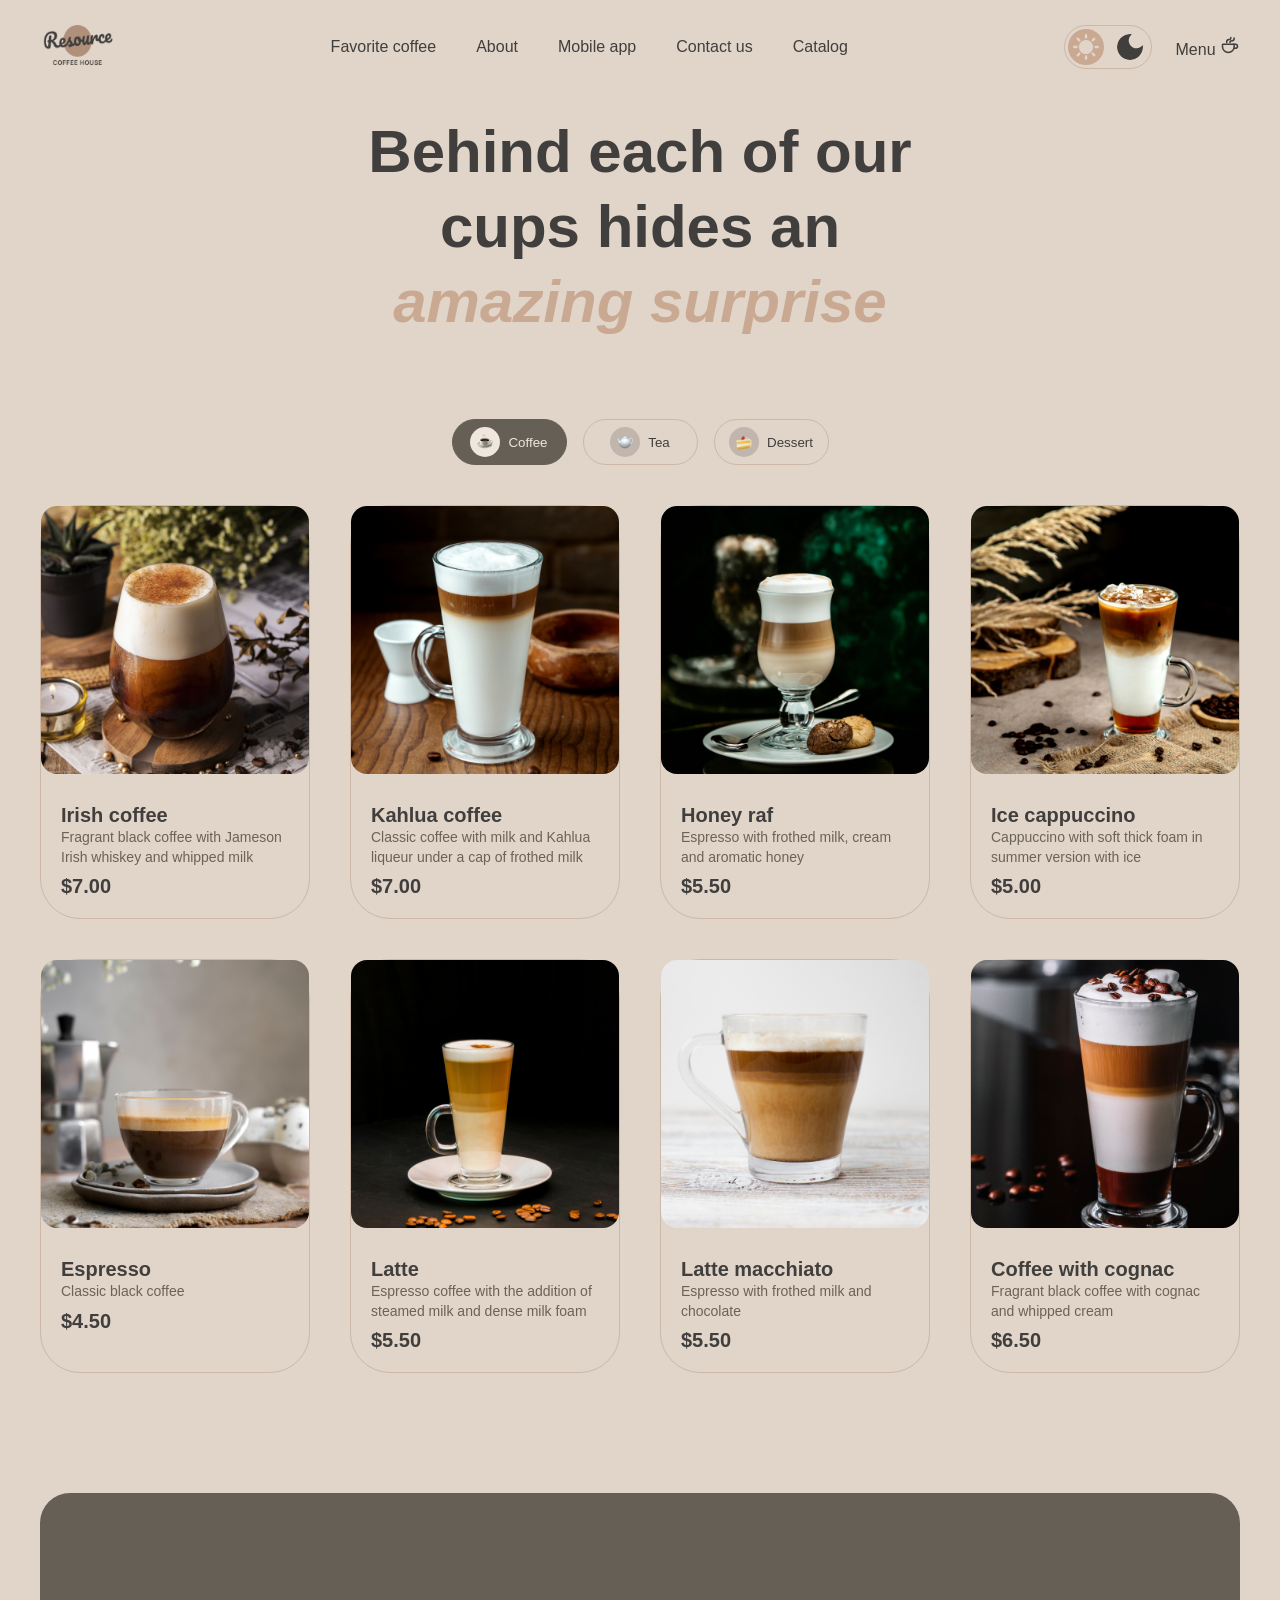
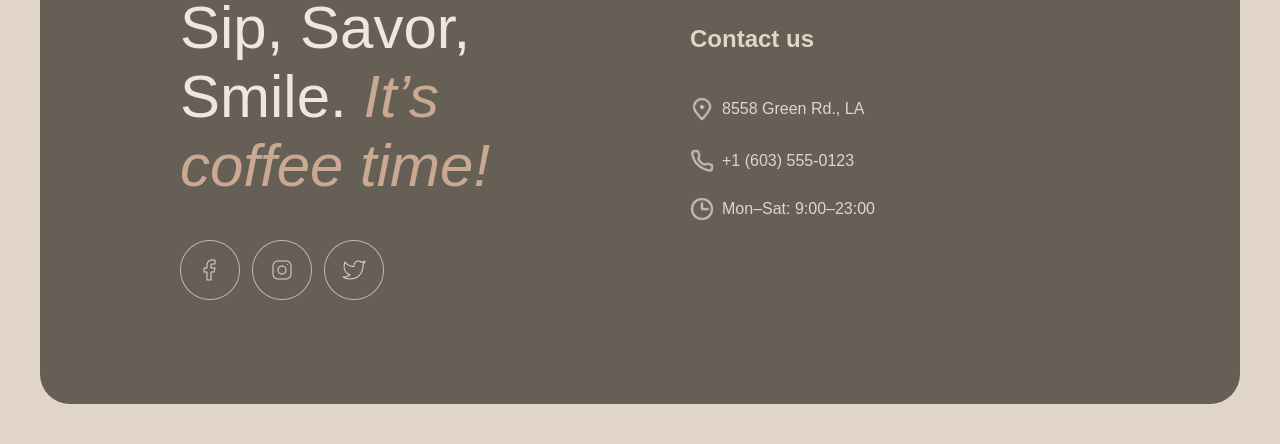
==== catalog.html @ 831b72ed "fix: iproved some mistake for validator W3C" ====
<!doctype html>
<html lang="ru">
  <head>
    <meta charset="UTF-8">
    <meta name="viewport" content="width=device-width, initial-scale=1.0">
    <title>Coffee House</title>
    <link rel="stylesheet" href="css/catalog.css">
  </head>
  <body>
    <header>
        <a href="index.html" class="logo" aria-label="Coffee House - на главную">
          <img src="images/logo-images/logo.png" alt="Coffee House logo">
        </a>
        <nav class="nav">
            <ul>
                <li><a href="index.html#favorite-coffee">Favorite coffee</a></li>
                <li><a href="index.html#about">About</a></li>
                <li><a href="index.html#mobile-app">Mobile app</a></li>
                <li><a href="index.html#contact-us">Contact us</a></li>
                <li><a href="catalog.html">Catalog</a></li>
            </ul>
        </nav>
      <div class="header-actions">
        <button
          class="theme-switch"
          type="button"
          aria-label="Переключить тему"
        >
          <img
            class="icon sun"
            src="images/logo-images/Sun.svg"
            alt="sun"
            aria-hidden="true"
          >
          <img
            class="icon moon"
            src="images/logo-images/Moon.svg"
            alt="moon"
            aria-hidden="true"
          >
        </button>
        <button
          class="burger-menu-button"
          type="button"
          aria-label="Открыть меню"
        >
          <img src="images/Resources/button-icon-burger.png" alt="burger">
      </button>

        <div class="coffee-menu">
            <a href="catalog.html">Menu</a>
          <img
            src="images/logo-images/coffee-cup.svg"
            alt="coffee cup"
          >
        </div>
      </div>
    </header>

    <main>
        <section class="menu-wrapper">
            <div class="menu-container">
                <div class="menu-offer">
                    <h1 class="large-title">
                        Behind each of our cups hides an <span class="accent">amazing surprise</span>
                    </h1>
                    <div class="tabs">
                        
                        <button class="tab active" id="tab-coffee" type="button">
                            <span class="tab-icon">
                                <img src="images/Resources/coffee.png" alt="coffee">
                            </span>
                            <span>Coffee</span>
                        </button>
                        
                        <button class="tab" id="tab-tea" type="button">
                            <span class="tab-icon">
                                <img src="images/Resources/tea.png" alt="tea">
                            </span>
                            <span>Tea</span>
                        </button>
                        
                        <button class="tab" id="tab-dessert" type="button">
                            <span class="tab-icon">
                                <img src="images/Resources/dessert.png" alt="">
                            </span>
                            <span>Dessert</span>
                        </button>
                    </div>
                </div>
                
                <div class="menu-grid">

                </div>
            </div>
        </section>

    </main>

    <footer id="contact-us" class="contacts">
      <div class="footer-wrapper">
        <div class="footer-offer">
          <div class="footer-text">
            <span class="accent1"
              >Sip, Savor, Smile.
              <span class="accent">It’s coffee time!</span></span
            >
          </div>
          <div class="social">
            <a href="https://www.facebook.com/" target="_blank" rel="noopener" aria-label="Facebook">
              <img src="images/Resources/facebook.png" alt="Facebook">
            </a>
            <a href="https://www.instagram.com/" target="_blank" rel="noopener" aria-label="Instagram">
              <img
                src="images/Resources/instagram.png"
                alt="Instagram"
              >
            </a>
            <a href="https://x.com/" target="_blank" rel="noopener" aria-label="Twitter">
              <img
                src="images/Resources/twitter.png"
                alt="Twitter"
              >
            </a>
          </div>
        </div>
        <div class="contact-info">
          <h2>Contact us</h2>
          <div class="footer-contacts">
            <div class="contact-item">
              <img
                src="images/Resources/pin-alt.png"
                alt=""
                aria-hidden="true"
              >
              <a
                href="https://maps.google.com/?q=8558+Green+Rd,+LA"
                target="_blank"
                rel="noopener"
              >
                8558 Green Rd., LA
              </a>
            </div>

            <div class="contact-item">
              <img src="images/Resources/phone.png" alt="" aria-hidden="true">
              <a href="tel:+16035550123">+1 (603) 555-0123</a>
            </div>

            <div class="contact-item">
              <img src="images/Resources/clock.png" alt="" aria-hidden="true">
              <span class="schedule-time">Mon–Sat: 9:00–23:00</span>
            </div>
          </div>
        </div>
      </div>
    </footer>

    <script src="js/common.js"></script>
    <script src="js/catalog.js"></script>

  </body>
</html>
---- css/catalog.css ----
* {
  box-sizing: border-box;
  margin: 0;
  padding: 0;
}

html {
  scroll-behavior: smooth;
}

:root {
  --bg: #e1d4c9;
  --text: #403f3d;
  --muted: #6b6259;
  --accent: #c9a992;
  --hero-text: #efe6dd;
  --border: #cbb8a9;
  --indicator: #c4b5a6;
  --indicator-active: #695e53;
  --footer-bg: #665f55;
  --footer-text: #e1d4c9;
  --btn-bg: #e1d4c9;
  --tab-border: #cbb8a9;
  --tab-bg-active: #665F55;
  --tab-bg: #e1d4c9;
  --tab-text-active: #efe6dd;
  --tab-text: #403F3D;
  --tab-icon-bg: #c1b6ad;
  --tab-icon-bg-active: #efe6dd;
}

html.theme-dark {
  --bg: #1e1b18;
  --text: #efe6dd;
  --muted: #b8ac9e;
  --accent: #c9a992;
  --hero-text: #efe6dd;
  --border: #4a423a;
  --indicator: #5a5048;
  --indicator-active: #efe6dd;
  --footer-bg: #2a2622;
  --footer-text: #fce9d4;
  --btn-bg: #2a2622;
  --tab-border: #4a423a;
  --tab-bg-active: #403F3D;
  --tab-text: #E1D4C9;
  --tab-bg: #202020;
  --tab-text-active: #E1D4C9;
  --tab-icon-bg: #3a332c;
  --tab-icon-bg-active: #1e1b18

}

body {
  font-family: "Arial", sans-serif;
  background-color: var(--bg);
  transition: background-color 0.3s;
  overflow-x: hidden;
}

header {
  display: flex;
  justify-content: space-between;
  align-items: center;
  padding: 20px 40px;
  gap: 20px;
  position: sticky;
  top: 0;
  z-index: 1000;
  background-color: var(--bg);
}

.logo img {
  height: 50px;
  width: 75px;
}

.nav {
  align-items: center;
  font-family: "Inter", sans-serif;
  font-weight: 400;
  font-style: normal;
  font-size: clamp(12px, 1.2vw + 8px, 16px);
  line-height: 1.5;
  letter-spacing: 0;
  max-width: 100%;
  color: var(--text);
  cursor: pointer;
}

.nav ul {
  display: flex;
  list-style: none;
  gap: 40px;
}

.nav ul a {
  color: var(--text);
  text-decoration: none;
  transition: color 0.3s;
}

.header-actions {
  display: flex;
  justify-content: right;
  gap: 24px;
}

.theme-switch {
  position: relative;
  display: flex;
  justify-content: space-between;
  align-items: center;
  width: 88px;
  height: 44px;
  padding: 3px;
  border: 1px solid var(--border);
  border-radius: 999px;
  background: transparent;
  cursor: pointer;
  box-sizing: border-box;
}

.burger-menu-button {
  display: none;
}

.theme-switch .icon {
  width: 36px;
  height: 36px;
  padding: 5px;
  border-radius: 50%;
  box-sizing: border-box;
  transition:
    background 0.25s,
    transform 0.25s;
}

.coffee-menu a {
  border: none;
  background: transparent;
  width: 44px;
  height: 22px;
  color: var(--text);
  cursor: pointer;
  text-decoration: none;
}

.theme-switch .icon.active {
  background-color: var(--accent);
}

.coffee-menu {
  align-self: center;
  gap: 2px;
}


/* main */

.menu-wrapper {
    display: flex;
    padding: 20px 40px;
    justify-content: center;
    align-items: center;

}

.menu-offer {
    display: flex;
    flex-direction: column;
    align-items: center;
    gap: 40px;
}

.large-title {
    font-size: 60px;
    font-weight: 600;
    line-height: 125%;
    color: var(--text);
    text-align: center;
    padding: 0 280px 40px 280px
}

.tabs {
    display: flex;
    gap: 16px;
}

.tab {
    display:flex;
    justify-content: center;
    align-items: center;
    gap:8px;
    width: 115px;
    height: 46px;
    border-radius: 100px;
    border: 1px solid var(--tab-border);
    transition: background 0.3s, border-color 0.3s, color 0.3s;
    cursor: pointer;
    background: var(--tab-bg);
    color: var(--tab-text);
}    

.tab-icon {
  display: flex;
  justify-content: center;
  align-items: center;
  width: 30px;
  height: 30px;
  border-radius: 50%;
  background: var(--tab-icon-bg);
  transition: background 0.3s;
}

.tab-icon img {
  width: 16px;
  height: 16px;
  display: block;
  object-fit: contain;
}

.tab.active {
    background-color: var(--tab-bg-active);
    border-color: var(--tab-bg-active);
    color: var(--tab-text-active);
}

.tab.active .tab-icon {
  background: var(--tab-icon-bg-active);
}

.menu-grid {
  display: grid;
  grid-template-columns: repeat(4, 1fr);
  gap: 40px;
  padding: 40px 0 100px ;
  width: 100%;
}

.product-card {
  display: flex;
  flex-direction: column;
  border: 1px solid var(--border);
  border-radius: 40px;
  cursor: pointer;
  transition: transform 0.3s, border-color 0.3s;
}

.product-info {
  display: flex; 
  flex-direction: column;
  padding: 20px;
}

.product-card:hover {
  transform: translateY(-4px);
  border-color: var(--accent);
}

.product-image {
  width: 100%;
  aspect-ratio: 1 / 1;
  border-radius: 16px;
  object-fit: cover;
  display: block;
}

.product-body {
  display: flex;
  flex-direction: column;
  gap: 8px;
  border-radius: 16px;

  border: 5px ;  
}

.product-name {
  font-size: 20px;
  font-weight: 600;
  color: var(--text);
  line-height: 1.3;
}

.product-desc {
  font-size: 14px;
  color: var(--muted);
  line-height: 1.4;
}

.product-price {
  font-size: 20px;
  font-weight: 600;
  color: var(--text);
  margin-top: 8px;
}

.menu-container {
  width: 100%;
  max-width: 1400px;
}

@media (max-width: 1024px) {
  .menu-grid {
    grid-template-columns: repeat(3, 1fr);
    gap: 30px;
  }
}

@media (max-width: 768px) {
  .menu-grid {
    grid-template-columns: repeat(2, 1fr);
    gap: 20px;
  }

  .large-title {
    padding: 0 20px 60px;
    font-size: 40px;
  }
}

@media (max-width: 480px) {
  .menu-grid {
    grid-template-columns: 1fr;
  }

  .large-title {
    font-size: 32px;
    padding: 0 16px 40px;
  }
}




/* footer */

.contacts {
  padding: 0 40px 40px 40px;
}

.footer-wrapper {
  display: flex;
  background-color: var(--footer-bg);
  max-width: 100%;
  padding: 0 40px 0 40px;
  gap: 100px;
  border-radius: 30px;
}

.footer-offer {
  display: flex;
  flex-direction: column;
  gap: 40px;
  padding: 100px 0 100px 100px;
  width: 100%;
}

.accent1 {
  color: #efe6dd;
  font-size: 60px;
}

.accent {
  color: var(--accent);
  font-style: italic;
}

.social {
  display: flex;
  gap: 12px;
}

.contact-info {
  display: flex;
  flex-direction: column;
  padding: 132px 100px 132px 0;
  width: 100%;
  color: var(--footer-text);
  gap: 40px;
}

.footer-contacts {
  display: flex;
  flex-direction: column;
  gap: 20px;
}

.contact-item {
  display: flex;
  align-items: center;
  gap: 8px;
  color: var(--footer-text);
  font-size: clamp(14px, 1.5vw, 16px);
  line-height: 1.5;
}

.contact-item img {
  width: 24px;
  height: 24px;
  flex-shrink: 0;
}

.contact-item a {
  position: relative;
  display: inline-block;
  color: inherit;
  text-decoration: none;
  padding: 4px 0;
  transition: color .3s;
}

/* media request */

@media (max-width: 768px) {
  header {
    justify-content: space-between;
    padding: 16px 20px;
    gap: 16px;
  }

  .nav {
    display: none;
  }

  .coffee-menu {
    display: none;
  }

  .burger-menu-button {
    display: block;
    border: none;
    background-color: transparent;
    color: var(--text);
    cursor: pointer;
  }

  .footer-wrapper {
    display: flex;
    flex-direction: column;
    background-color: var(--footer-bg);
    max-width: 100%;
    padding: 0 40px 0 40px;
    gap: 100px;
    border-radius: 30px;
  }

  .footer-offer {
    padding: 100px 60px 0px 60px;
  }

  .contact-info {
    padding: 0 60px 100px 60px;
  }
}

@media (max-width: 380px) {
  .coffee-menu {
    display: none;
  }

  .contacts {
    padding: 0 16px 40px 16px;
  }

  .accent1 {
    color: #efe6dd;
    font-size: 32px;
    line-height: 125%;
  }

  .footer-offer {
    padding: 60px 0 0 0;
  }

  .contact-info {
    padding: 0 0 60px 0;
    gap: 40px;
  }

  .contact-info a {
    font-size: 16px;
    font-weight: 600;
  }

  .contact-info .schedule-time {
    font-size: 16px;
    font-weight: 600;
  }
}
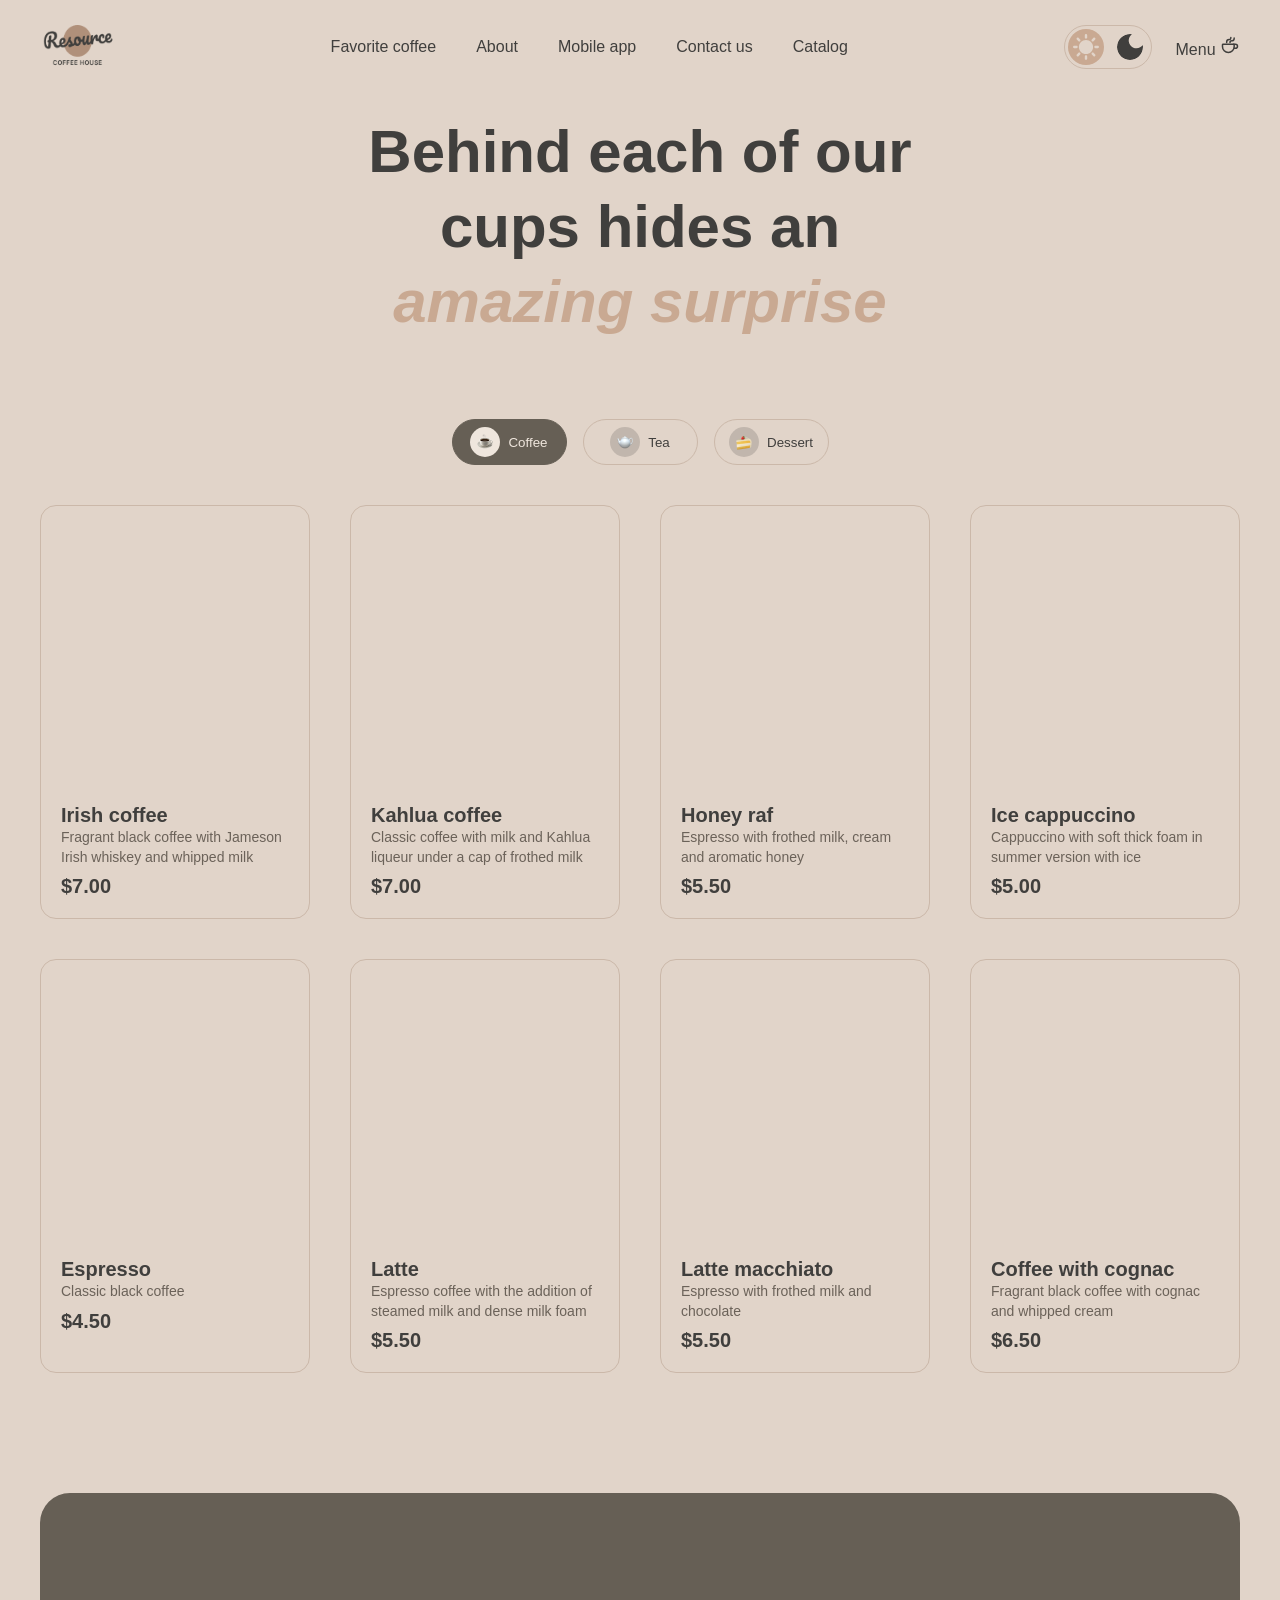
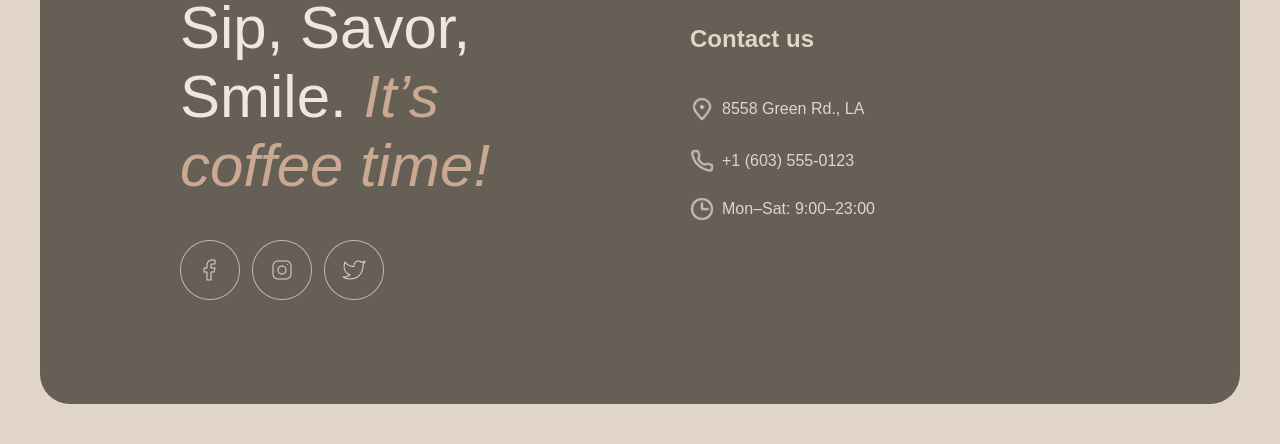
==== commit b8c717f4: "feat: add modal for catalog and pagination and additional dynamic updating of related information in" ====
--- a/catalog.html
+++ b/catalog.html
@@ -5,6 +5,7 @@
     <meta name="viewport" content="width=device-width, initial-scale=1.0">
     <title>Coffee House</title>
     <link rel="stylesheet" href="css/catalog.css">
+    <link rel="icon" type="image/png" href="images/logo-images/1114350.png">
   </head>
   <body>
     <header>
@@ -43,6 +44,7 @@
           class="burger-menu-button"
           type="button"
           aria-label="Открыть меню"
+          id="burger-toggle"
         >
           <img src="images/Resources/button-icon-burger.png" alt="burger">
       </button>
@@ -56,7 +58,22 @@
         </div>
       </div>
     </header>
-
+        <div class="mobile-menu" id="mobile-menu" aria-hidden="true">
+      <nav class="mobile-nav">                <!-- ← вот он, отдельный класс -->
+          <ul>
+            <li><a href="#favorite-coffee">Favorite coffee</a></li>
+            <li><a href="#about">About</a></li>
+            <li><a href="#mobile-app">Mobile app</a></li>
+            <li><a href="#contact-us">Contact us</a></li>
+            <li>
+              <a href="catalog.html" class="mobile-menu-link">
+                Menu
+                <img src="images/logo-images/coffee-cup.svg" alt="">
+              </a>
+            </li>
+          </ul>
+      </nav>
+    </div>
     <main>
         <section class="menu-wrapper">
             <div class="menu-container">
@@ -92,6 +109,11 @@
                 <div class="menu-grid">
 
                 </div>
+                <div class="refresh-svg">
+                    <button class="refresh-btn">
+                        <img src="images/Resources/refresh.svg" alt="refresh btn">
+                    </button>
+                </div>
             </div>
         </section>
 
@@ -156,6 +178,46 @@
       </div>
     </footer>
 
+    <div class="modal" id="modal" aria-hidden="true">
+  <div class="modal-overlay" data-close></div>
+  <div class="modal-content" role="dialog" aria-modal="true">
+    <div class="modal-body">
+          <img class="modal-image" id="modal-image" src="" alt="">
+
+          <div class="modal-info">
+            <h2 class="modal-name" id="modal-name"></h2>
+            <p class="modal-desc" id="modal-desc"></p>
+
+            <div class="modal-group">
+              <h3 class="modal-label">Size</h3>
+              <div class="modal-options" id="modal-sizes"></div>
+            </div>
+
+            <div class="modal-group">
+              <h3 class="modal-label">Additives</h3>
+              <div class="modal-options" id="modal-additives"></div>
+            </div>
+
+            <div class="modal-total">
+              <span>Total:</span>
+              <span id="modal-price">$0.00</span>
+            </div>
+
+            <div class="modal-note">
+              <span class="modal-note-icon">i</span>
+              <p>
+                The cost is not final. Download our mobile app to see the final price
+                and place your order. Earn loyalty points and enjoy your favorite
+                coffee with up to 20% discount.
+              </p>
+            </div>
+
+            <button class="modal-close-btn" data-close>Close</button>
+          </div>
+        </div>
+      </div>
+    </div>
+
     <script src="js/common.js"></script>
     <script src="js/catalog.js"></script>
 
--- a/css/catalog.css
+++ b/css/catalog.css
@@ -48,7 +48,6 @@
   --tab-text-active: #E1D4C9;
   --tab-icon-bg: #3a332c;
   --tab-icon-bg-active: #1e1b18
-
 }
 
 body {
@@ -56,6 +55,10 @@
   background-color: var(--bg);
   transition: background-color 0.3s;
   overflow-x: hidden;
+}
+
+body.menu-open {
+  overflow: hidden;
 }
 
 header {
@@ -121,8 +124,25 @@
   box-sizing: border-box;
 }
 
-.burger-menu-button {
-  display: none;
+.theme-switch .icon.active {
+  background-color: var(--accent);
+}
+
+.coffee-menu {
+  align-self: center;
+  gap: 2px;
+}
+
+.coffee-menu a {
+  border: none;
+  background: transparent;
+  width: 44px;
+  height: 22px;
+  border: none;
+  background-color: transparent;
+  color: var(--text);
+  cursor: pointer;
+  text-decoration: none;
 }
 
 .theme-switch .icon {
@@ -136,71 +156,138 @@
     transform 0.25s;
 }
 
-.coffee-menu a {
+.burger-menu-button {
+  display: none;
+  position: relative;
+  width: 44px;
+  height: 44px;
+  padding: 0;
   border: none;
   background: transparent;
-  width: 44px;
+  color: var(--text);
+  cursor: pointer;
+  align-items: center;
+  justify-content: center;
+}
+
+.burger-menu-button .burger-icon {
+  position: absolute;
+  top: 50%;
+  left: 50%;
+  width: 100%;
+  height: 100%;
+  transform: translate(-50%, -50%);
+  transition: opacity 0.25s, transform 0.25s;
+}
+
+.burger-close {
+  opacity: 0;
+  transform: translate(-50%, -50%) rotate(-90deg);
+}
+
+.burger-menu-button.is-open .burger-open {
+  opacity: 0;
+  transform: translate(-50%, -50%) rotate(90deg);
+}
+
+.burger-menu-button.is-open .burger-close {
+  opacity: 1;
+  transform: translate(-50%, -50%) rotate(0);
+}
+
+.mobile-menu {
+  position: fixed;
+  top: 84px;
+  left: 0;
+  right: 0;
+  bottom: 0;
+  background: var(--bg);
+  padding: 40px 20px;
+  transform: translateY(-100%);
+  opacity: 0;
+  visibility: hidden;
+  transition: transform 0.4s ease, opacity 0.3s ease, visibility 0.4s;
+  z-index: 1000;
+  overflow-y: auto;
+}
+
+.mobile-menu.open {
+  transform: translateY(0);
+  opacity: 1;
+  visibility: visible;
+}
+
+.mobile-nav ul {
+  list-style: none;
+  display: flex;
+  flex-direction: column;
+  align-items: center;
+  gap: 32px;
+}
+
+.mobile-nav a {
+  display: inline-flex;
+  align-items: center;
+  gap: 8px;
+  color: var(--text);
+  text-decoration: none;
+  font-size: 28px;
+  font-weight: 600;
+  line-height: 1.2;
+  transition: color 0.3s;
+}
+
+.mobile-nav a:hover {
+  color: var(--accent);
+}
+
+.mobile-nav a img {
+  width: 22px;
   height: 22px;
-  color: var(--text);
+}
+
+.menu-wrapper {
+  display: flex;
+  padding: 20px 40px;
+  justify-content: center;
+  align-items: center;
+}
+
+.menu-offer {
+  display: flex;
+  flex-direction: column;
+  align-items: center;
+  gap: 40px;
+}
+
+.large-title {
+  font-size: 60px;
+  font-weight: 600;
+  line-height: 125%;
+  color: var(--text);
+  text-align: center;
+  padding: 0 280px 40px 280px;
+}
+
+.tabs {
+  display: flex;
+  gap: 16px;
+}
+
+.tab {
+  display: flex;
+  justify-content: center;
+  align-items: center;
+  gap: 8px;
+  width: 115px;
+  height: 46px;
+  border-radius: 100px;
+  border: 1px solid var(--tab-border);
+  transition: background 0.3s, border-color 0.3s, color 0.3s;
   cursor: pointer;
-  text-decoration: none;
-}
-
-.theme-switch .icon.active {
-  background-color: var(--accent);
-}
-
-.coffee-menu {
-  align-self: center;
-  gap: 2px;
-}
-
-
-/* main */
-
-.menu-wrapper {
-    display: flex;
-    padding: 20px 40px;
-    justify-content: center;
-    align-items: center;
-
-}
-
-.menu-offer {
-    display: flex;
-    flex-direction: column;
-    align-items: center;
-    gap: 40px;
-}
-
-.large-title {
-    font-size: 60px;
-    font-weight: 600;
-    line-height: 125%;
-    color: var(--text);
-    text-align: center;
-    padding: 0 280px 40px 280px
-}
-
-.tabs {
-    display: flex;
-    gap: 16px;
-}
-
-.tab {
-    display:flex;
-    justify-content: center;
-    align-items: center;
-    gap:8px;
-    width: 115px;
-    height: 46px;
-    border-radius: 100px;
-    border: 1px solid var(--tab-border);
-    transition: background 0.3s, border-color 0.3s, color 0.3s;
-    cursor: pointer;
-    background: var(--tab-bg);
-    color: var(--tab-text);
-}    
+  background: var(--tab-bg);
+  color: var(--tab-text);
+}
 
 .tab-icon {
   display: flex;
@@ -221,9 +308,9 @@
 }
 
 .tab.active {
-    background-color: var(--tab-bg-active);
-    border-color: var(--tab-bg-active);
-    color: var(--tab-text-active);
+  background-color: var(--tab-bg-active);
+  border-color: var(--tab-bg-active);
+  color: var(--tab-text-active);
 }
 
 .tab.active .tab-icon {
@@ -234,21 +321,26 @@
   display: grid;
   grid-template-columns: repeat(4, 1fr);
   gap: 40px;
-  padding: 40px 0 100px ;
+  padding: 40px 0 100px;
   width: 100%;
+  transition: opacity 0.5s ease;
+}
+
+.menu-grid.fade-out {
+  opacity: 0;
 }
 
 .product-card {
   display: flex;
   flex-direction: column;
   border: 1px solid var(--border);
-  border-radius: 40px;
+  border-radius: 16px;
   cursor: pointer;
   transition: transform 0.3s, border-color 0.3s;
 }
 
 .product-info {
-  display: flex; 
+  display: flex;
   flex-direction: column;
   padding: 20px;
 }
@@ -271,8 +363,7 @@
   flex-direction: column;
   gap: 8px;
   border-radius: 16px;
-
-  border: 5px ;  
+  border: 5px;
 }
 
 .product-name {
@@ -300,40 +391,51 @@
   max-width: 1400px;
 }
 
-@media (max-width: 1024px) {
-  .menu-grid {
-    grid-template-columns: repeat(3, 1fr);
-    gap: 30px;
-  }
-}
-
-@media (max-width: 768px) {
-  .menu-grid {
-    grid-template-columns: repeat(2, 1fr);
-    gap: 20px;
-  }
-
-  .large-title {
-    padding: 0 20px 60px;
-    font-size: 40px;
-  }
-}
-
-@media (max-width: 480px) {
-  .menu-grid {
-    grid-template-columns: 1fr;
-  }
-
-  .large-title {
-    font-size: 32px;
-    padding: 0 16px 40px;
-  }
-}
-
-
-
-
-/* footer */
+.refresh-svg {
+  display: flex;
+  justify-content: center;
+  align-items: center;
+  width: 60px;
+  height: 60px;
+  border: 1px solid var(--border);
+  border-radius: 50%;
+  background: transparent;
+  margin: 0 auto 40px;
+  transition: background 0.3s, border-color 0.3s;
+}
+
+.refresh-svg:hover {
+  background: rgba(64, 63, 61, 0.08);
+  border-color: var(--accent);
+}
+
+.refresh-btn {
+  display: flex;
+  align-items: center;
+  justify-content: center;
+  width: 100%;
+  height: 100%;
+  border: none;
+  background: transparent;
+  padding: 0;
+  cursor: pointer;
+  border-radius: 50%;
+}
+
+.refresh-btn img {
+  width: 24px;
+  height: 24px;
+  display: block;
+}
+
+.refresh-btn:active {
+  transform: scale(0.95);
+}
+
+.refresh-btn:focus-visible {
+  outline: 2px solid var(--accent);
+  outline-offset: 2px;
+}
 
 .contacts {
   padding: 0 40px 40px 40px;
@@ -393,6 +495,23 @@
   color: var(--footer-text);
   font-size: clamp(14px, 1.5vw, 16px);
   line-height: 1.5;
+}
+
+.contact-item a::after {
+  content: "";
+  position: absolute;
+  left: 0;
+  bottom: 0;
+  width: 100%;
+  height: 1.5px;
+  background: currentColor;
+  transform: scaleX(0);
+  transform-origin: left;
+  transition: transform 0.3s ease;
+}
+
+.contact-item a:hover::after {
+  transform: scaleX(1);
 }
 
 .contact-item img {
@@ -410,7 +529,195 @@
   transition: color .3s;
 }
 
-/* media request */
+.modal {
+  position: fixed;
+  inset: 0;
+  z-index: 2000;
+  display: none;
+  justify-content: center;
+  align-items: center;
+  padding: 20px;
+}
+
+.modal.open {
+  display: flex;
+}
+
+.modal-overlay {
+  position: absolute;
+  inset: 0;
+  background: rgba(0, 0, 0, 0.5);
+  cursor: pointer;
+}
+
+.modal-content {
+  position: relative;
+  background: var(--bg);
+  border-radius: 40px;
+  max-width: 800px;
+  width: 100%;
+  max-height: 90vh;
+  overflow-y: auto;
+  padding: 20px;
+  z-index: 1;
+}
+
+.modal-body {
+  display: flex;
+  gap: 20px;
+  align-items: stretch;
+}
+
+.modal-image {
+  width: 340px;
+  height: 340px;
+  aspect-ratio: 1 / 1;
+  object-fit: contain;
+  border-radius: 40px;
+  flex-shrink: 0;
+  background: var(--border);
+}
+
+.modal-info {
+  display: flex;
+  flex-direction: column;
+  gap: 20px;
+  flex: 1;
+  padding-right: 10px;
+}
+
+.modal-name {
+  font-size: 24px;
+  font-weight: 600;
+  color: var(--text);
+}
+
+.modal-desc {
+  color: var(--text);
+  font-size: 16px;
+  line-height: 1.5;
+}
+
+.modal-label {
+  font-size: 16px;
+  font-weight: 400;
+  color: var(--text);
+  margin-bottom: 8px;
+}
+
+.modal-options {
+  display: flex;
+  flex-wrap: wrap;
+  gap: 8px;
+}
+
+.modal-option {
+  display: inline-flex;
+  align-items: center;
+  gap: 8px;
+  padding: 8px 16px 8px 8px;
+  border: 1px solid var(--border);
+  border-radius: 100px;
+  background: transparent;
+  color: var(--text);
+  font-size: 16px;
+  cursor: pointer;
+  transition: background 0.3s, color 0.3s, border-color 0.3s;
+}
+
+.modal-option .option-badge {
+  display: inline-flex;
+  align-items: center;
+  justify-content: center;
+  width: 30px;
+  height: 30px;
+  border-radius: 50%;
+  background: var(--tab-icon-bg);
+  color: var(--text);
+  font-size: 14px;
+  font-weight: 600;
+  transition: background 0.3s, color 0.3s;
+}
+
+.modal-option.active {
+  background: var(--tab-bg-active);
+  border-color: var(--tab-bg-active);
+  color: var(--tab-text-active);
+}
+
+.modal-option.active .option-badge {
+  background: transparent;
+  border: 1px solid var(--tab-text-active);
+  color: var(--tab-text-active);
+}
+
+.modal-total {
+  display: flex;
+  justify-content: space-between;
+  align-items: center;
+  font-size: 24px;
+  font-weight: 600;
+  color: var(--text);
+  margin-top: 20px;
+  padding-top: 20px;
+  border-top: 1px solid var(--border);
+}
+
+.modal-note {
+  display: flex;
+  gap: 12px;
+  align-items: flex-start;
+  padding-top: 20px;
+  border-top: 1px solid var(--border);
+  color: var(--muted);
+  font-size: 14px;
+  line-height: 1.4;
+}
+
+.modal-note-icon {
+  display: inline-flex;
+  align-items: center;
+  justify-content: center;
+  width: 24px;
+  height: 24px;
+  border: 1px solid var(--muted);
+  border-radius: 50%;
+  font-style: italic;
+  font-size: 14px;
+  flex-shrink: 0;
+}
+
+.modal-close-btn {
+  width: 100%;
+  height: 56px;
+  margin-top: 20px;
+  border: 1px solid var(--text);
+  border-radius: 100px;
+  background: transparent;
+  color: var(--text);
+  font-size: 16px;
+  font-weight: 600;
+  cursor: pointer;
+  transition: background 0.3s, color 0.3s;
+}
+
+.modal-close-btn:hover {
+  background: var(--text);
+  color: var(--bg);
+}
+
+@media (min-width: 769px) {
+  .mobile-menu {
+    display: none;
+  }
+}
+
+@media (max-width: 1024px) {
+  .menu-grid {
+    grid-template-columns: repeat(3, 1fr);
+    gap: 30px;
+  }
+}
 
 @media (max-width: 768px) {
   header {
@@ -428,11 +735,21 @@
   }
 
   .burger-menu-button {
-    display: block;
+    display: flex;
     border: none;
     background-color: transparent;
     color: var(--text);
     cursor: pointer;
+  }
+
+  .menu-grid {
+    grid-template-columns: repeat(2, 1fr);
+    gap: 20px;
+  }
+
+  .large-title {
+    padding: 0 0 40px 0;
+    font-size: 60px;
   }
 
   .footer-wrapper {
@@ -446,15 +763,94 @@
   }
 
   .footer-offer {
-    padding: 100px 60px 0px 60px;
+    padding: 100px 60px 0 60px;
   }
 
   .contact-info {
     padding: 0 60px 100px 60px;
   }
-}
-
-@media (max-width: 380px) {
+
+  .refresh-svg {
+    display: flex;
+  }
+
+  .modal {
+    padding: 8px;
+  }
+
+  .modal-content {
+    padding: 16px;
+    border-radius: 30px;
+    max-height: 95vh;
+    max-width: 100%;
+  }
+
+  .modal-body {
+    flex-direction: row;
+    gap: 16px;
+    align-items: stretch;
+  }
+
+  .modal-image {
+    width: 340px;
+    height: 340px;
+    aspect-ratio: 1 / 1;
+    object-fit: contain;
+    border-radius: 24px;
+    flex-shrink: 0;
+    background: var(--border);
+  }
+
+  .modal-info {
+    padding-right: 0;
+    gap: 12px;
+  }
+
+  .modal-name {
+    font-size: 20px;
+  }
+
+  .modal-desc {
+    font-size: 14px;
+  }
+
+  .modal-option {
+    font-size: 14px;
+    padding: 6px 12px 6px 6px;
+  }
+
+  .modal-option .option-badge {
+    width: 26px;
+    height: 26px;
+    font-size: 12px;
+  }
+
+  .modal-total {
+    font-size: 20px;
+  }
+
+  .modal-note {
+    font-size: 13px;
+  }
+
+  .modal-close-btn {
+    height: 48px;
+    font-size: 15px;
+  }
+}
+
+@media (max-width: 480px) {
+  .menu-grid {
+    grid-template-columns: 1fr;
+  }
+
+  .large-title {
+    font-size: 32px;
+    padding: 0 0 40px 0;
+  }
+}
+
+@media (max-width: 381px) {
   .coffee-menu {
     display: none;
   }
@@ -487,4 +883,65 @@
     font-size: 16px;
     font-weight: 600;
   }
+
+  .modal-content {
+    padding: 12px;
+    border-radius: 24px;
+  }
+
+  .modal-body {
+    flex-direction: column;
+    gap: 12px;
+  }
+
+  .modal-image {
+    display: none;
+  }
+
+  .modal-name {
+    font-size: 18px;
+  }
+
+  .modal-desc {
+    font-size: 13px;
+  }
+
+  .modal-label {
+    font-size: 14px;
+  }
+
+  .modal-option {
+    font-size: 13px;
+    padding: 5px 10px 5px 5px;
+    gap: 6px;
+  }
+
+  .modal-option .option-badge {
+    width: 22px;
+    height: 22px;
+    font-size: 11px;
+  }
+
+  .modal-total {
+    font-size: 18px;
+    margin-top: 16px;
+    padding-top: 16px;
+  }
+
+  .modal-note {
+    font-size: 12px;
+    gap: 8px;
+  }
+
+  .modal-note-icon {
+    width: 20px;
+    height: 20px;
+    font-size: 12px;
+  }
+
+  .modal-close-btn {
+    height: 44px;
+    font-size: 14px;
+    margin-top: 16px;
+  }
 }
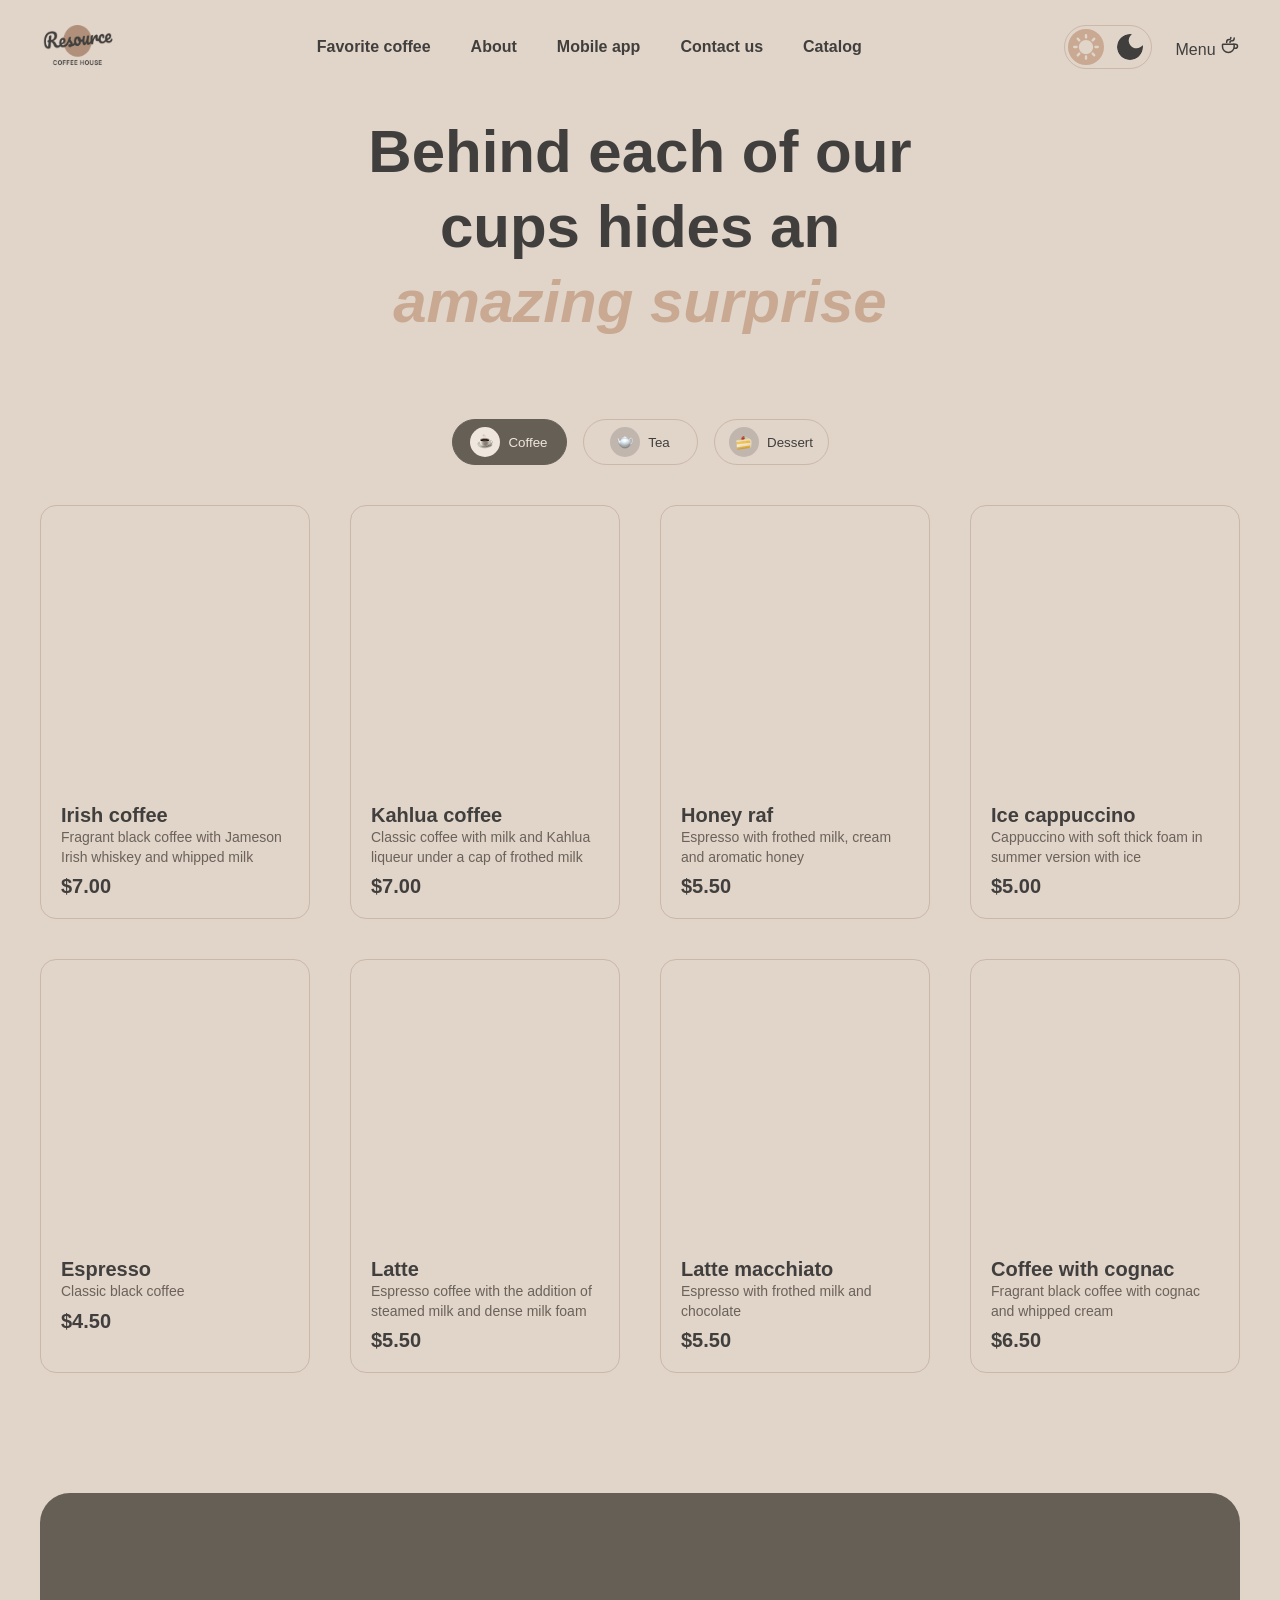
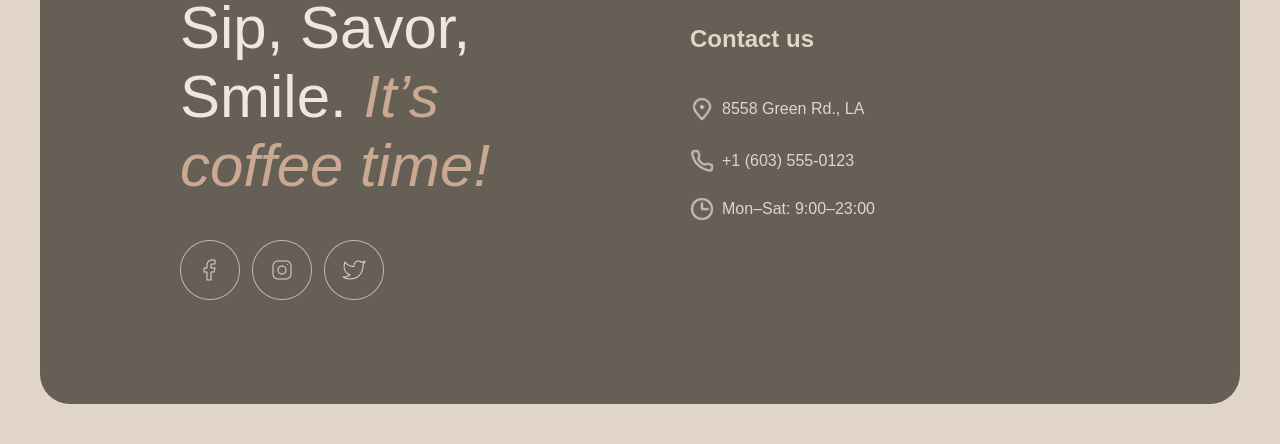
==== commit 696db474: "fix: validator W3C fix" ====
--- a/catalog.html
+++ b/catalog.html
@@ -9,114 +9,119 @@
   </head>
   <body>
     <header>
-        <a href="index.html" class="logo" aria-label="Coffee House - на главную">
-          <img src="images/logo-images/logo.png" alt="Coffee House logo">
-        </a>
-        <nav class="nav">
-            <ul>
-                <li><a href="index.html#favorite-coffee">Favorite coffee</a></li>
-                <li><a href="index.html#about">About</a></li>
-                <li><a href="index.html#mobile-app">Mobile app</a></li>
-                <li><a href="index.html#contact-us">Contact us</a></li>
-                <li><a href="catalog.html">Catalog</a></li>
-            </ul>
-        </nav>
+      <a href="index.html" class="logo" aria-label="Coffee House - на главную">
+        <img src="images/logo-images/logo.png" alt="Coffee House logo">
+      </a>
+
+      <nav class="nav">
+        <ul>
+          <li><a href="index.html#favorite-coffee">Favorite coffee</a></li>
+          <li><a href="index.html#about">About</a></li>
+          <li><a href="index.html#mobile-app">Mobile app</a></li>
+          <li><a href="index.html#contact-us">Contact us</a></li>
+          <li><a href="catalog.html">Catalog</a></li>
+        </ul>
+      </nav>
+
       <div class="header-actions">
-        <button
-          class="theme-switch"
-          type="button"
-          aria-label="Переключить тему"
-        >
+        <button class="theme-switch" type="button" aria-label="Переключить тему">
           <img
             class="icon sun"
             src="images/logo-images/Sun.svg"
-            alt="sun"
+            alt=""
             aria-hidden="true"
           >
           <img
             class="icon moon"
             src="images/logo-images/Moon.svg"
-            alt="moon"
+            alt=""
             aria-hidden="true"
           >
         </button>
+
         <button
           class="burger-menu-button"
           type="button"
           aria-label="Открыть меню"
           id="burger-toggle"
         >
-          <img src="images/Resources/button-icon-burger.png" alt="burger">
-      </button>
+          <img
+            class="burger-icon burger-open"
+            src="images/Resources/button-icon-burger.png"
+            alt=""
+          >
+          <img
+            class="burger-icon burger-close"
+            src="images/Resources/button-icon-burger.svg"
+            alt=""
+          >
+        </button>
 
         <div class="coffee-menu">
-            <a href="catalog.html">Menu</a>
-          <img
-            src="images/logo-images/coffee-cup.svg"
-            alt="coffee cup"
-          >
+          <a href="catalog.html">Menu</a>
+          <img src="images/logo-images/coffee-cup.svg" alt="">
         </div>
       </div>
     </header>
-        <div class="mobile-menu" id="mobile-menu" aria-hidden="true">
-      <nav class="mobile-nav">                <!-- ← вот он, отдельный класс -->
-          <ul>
-            <li><a href="#favorite-coffee">Favorite coffee</a></li>
-            <li><a href="#about">About</a></li>
-            <li><a href="#mobile-app">Mobile app</a></li>
-            <li><a href="#contact-us">Contact us</a></li>
-            <li>
-              <a href="catalog.html" class="mobile-menu-link">
-                Menu
-                <img src="images/logo-images/coffee-cup.svg" alt="">
-              </a>
-            </li>
-          </ul>
+
+    <div class="mobile-menu" id="mobile-menu" aria-hidden="true">
+      <nav class="mobile-nav">
+        <ul>
+          <li><a href="index.html#favorite-coffee">Favorite coffee</a></li>
+          <li><a href="index.html#about">About</a></li>
+          <li><a href="index.html#mobile-app">Mobile app</a></li>
+          <li><a href="index.html#contact-us">Contact us</a></li>
+          <li>
+            <a href="catalog.html" class="mobile-menu-link">
+              Menu
+              <img src="images/logo-images/coffee-cup.svg" alt="">
+            </a>
+          </li>
+        </ul>
       </nav>
     </div>
+
     <main>
-        <section class="menu-wrapper">
-            <div class="menu-container">
-                <div class="menu-offer">
-                    <h1 class="large-title">
-                        Behind each of our cups hides an <span class="accent">amazing surprise</span>
-                    </h1>
-                    <div class="tabs">
-                        
-                        <button class="tab active" id="tab-coffee" type="button">
-                            <span class="tab-icon">
-                                <img src="images/Resources/coffee.png" alt="coffee">
-                            </span>
-                            <span>Coffee</span>
-                        </button>
-                        
-                        <button class="tab" id="tab-tea" type="button">
-                            <span class="tab-icon">
-                                <img src="images/Resources/tea.png" alt="tea">
-                            </span>
-                            <span>Tea</span>
-                        </button>
-                        
-                        <button class="tab" id="tab-dessert" type="button">
-                            <span class="tab-icon">
-                                <img src="images/Resources/dessert.png" alt="">
-                            </span>
-                            <span>Dessert</span>
-                        </button>
-                    </div>
-                </div>
-                
-                <div class="menu-grid">
-
-                </div>
-                <div class="refresh-svg">
-                    <button class="refresh-btn">
-                        <img src="images/Resources/refresh.svg" alt="refresh btn">
-                    </button>
-                </div>
-            </div>
-        </section>
-
+      <section class="menu-wrapper">
+        <div class="menu-container">
+          <div class="menu-offer">
+            <h1 class="large-title">
+              Behind each of our cups hides an <span class="accent">amazing surprise</span>
+            </h1>
+
+            <div class="tabs">
+              <button class="tab active" id="tab-coffee" type="button">
+                <span class="tab-icon">
+                  <img src="images/Resources/coffee.png" alt="">
+                </span>
+                <span>Coffee</span>
+              </button>
+
+              <button class="tab" id="tab-tea" type="button">
+                <span class="tab-icon">
+                  <img src="images/Resources/tea.png" alt="">
+                </span>
+                <span>Tea</span>
+              </button>
+
+              <button class="tab" id="tab-dessert" type="button">
+                <span class="tab-icon">
+                  <img src="images/Resources/dessert.png" alt="">
+                </span>
+                <span>Dessert</span>
+              </button>
+            </div>
+          </div>
+
+          <div class="menu-grid"></div>
+
+          <div class="refresh-svg">
+            <button class="refresh-btn" type="button" aria-label="Показать ещё">
+              <img src="images/Resources/refresh.svg" alt="">
+            </button>
+          </div>
+        </div>
+      </section>
     </main>
 
     <footer id="contact-us" class="contacts">
@@ -128,33 +133,25 @@
               <span class="accent">It’s coffee time!</span></span
             >
           </div>
+
           <div class="social">
             <a href="https://www.facebook.com/" target="_blank" rel="noopener" aria-label="Facebook">
-              <img src="images/Resources/facebook.png" alt="Facebook">
+              <img src="images/Resources/facebook.png" alt="">
             </a>
             <a href="https://www.instagram.com/" target="_blank" rel="noopener" aria-label="Instagram">
-              <img
-                src="images/Resources/instagram.png"
-                alt="Instagram"
-              >
+              <img src="images/Resources/instagram.png" alt="">
             </a>
             <a href="https://x.com/" target="_blank" rel="noopener" aria-label="Twitter">
-              <img
-                src="images/Resources/twitter.png"
-                alt="Twitter"
-              >
-            </a>
-          </div>
-        </div>
+              <img src="images/Resources/twitter.png" alt="">
+            </a>
+          </div>
+        </div>
+
         <div class="contact-info">
           <h2>Contact us</h2>
           <div class="footer-contacts">
             <div class="contact-item">
-              <img
-                src="images/Resources/pin-alt.png"
-                alt=""
-                aria-hidden="true"
-              >
+              <img src="images/Resources/pin-alt.png" alt="" aria-hidden="true">
               <a
                 href="https://maps.google.com/?q=8558+Green+Rd,+LA"
                 target="_blank"
@@ -179,13 +176,14 @@
     </footer>
 
     <div class="modal" id="modal" aria-hidden="true">
-  <div class="modal-overlay" data-close></div>
-  <div class="modal-content" role="dialog" aria-modal="true">
-    <div class="modal-body">
-          <img class="modal-image" id="modal-image" src="" alt="">
+      <div class="modal-overlay" data-close></div>
+
+      <div class="modal-content" role="dialog" aria-modal="true">
+        <div class="modal-body">
+          <img src="" class="modal-image" id="modal-image" alt="">
 
           <div class="modal-info">
-            <h2 class="modal-name" id="modal-name"></h2>
+            <div class="modal-name" id="modal-name"></div>
             <p class="modal-desc" id="modal-desc"></p>
 
             <div class="modal-group">
@@ -212,7 +210,7 @@
               </p>
             </div>
 
-            <button class="modal-close-btn" data-close>Close</button>
+            <button class="modal-close-btn" data-close type="button">Close</button>
           </div>
         </div>
       </div>
@@ -220,6 +218,5 @@
 
     <script src="js/common.js"></script>
     <script src="js/catalog.js"></script>
-
   </body>
 </html>
--- a/css/catalog.css
+++ b/css/catalog.css
@@ -101,6 +101,8 @@
   color: var(--text);
   text-decoration: none;
   transition: color 0.3s;
+  font-weight: 600;
+  line-height: 150%;
 }
 
 .header-actions {
@@ -363,7 +365,6 @@
   flex-direction: column;
   gap: 8px;
   border-radius: 16px;
-  border: 5px;
 }
 
 .product-name {
@@ -558,7 +559,9 @@
   width: 100%;
   max-height: 90vh;
   overflow-y: auto;
+  overflow-x: hidden;
   padding: 20px;
+  box-sizing: border-box;
   z-index: 1;
 }
 
@@ -571,7 +574,6 @@
 .modal-image {
   width: 340px;
   height: 340px;
-  aspect-ratio: 1 / 1;
   object-fit: contain;
   border-radius: 40px;
   flex-shrink: 0;
@@ -584,6 +586,7 @@
   gap: 20px;
   flex: 1;
   padding-right: 10px;
+  min-width: 0;
 }
 
 .modal-name {
@@ -773,70 +776,6 @@
   .refresh-svg {
     display: flex;
   }
-
-  .modal {
-    padding: 8px;
-  }
-
-  .modal-content {
-    padding: 16px;
-    border-radius: 30px;
-    max-height: 95vh;
-    max-width: 100%;
-  }
-
-  .modal-body {
-    flex-direction: row;
-    gap: 16px;
-    align-items: stretch;
-  }
-
-  .modal-image {
-    width: 340px;
-    height: 340px;
-    aspect-ratio: 1 / 1;
-    object-fit: contain;
-    border-radius: 24px;
-    flex-shrink: 0;
-    background: var(--border);
-  }
-
-  .modal-info {
-    padding-right: 0;
-    gap: 12px;
-  }
-
-  .modal-name {
-    font-size: 20px;
-  }
-
-  .modal-desc {
-    font-size: 14px;
-  }
-
-  .modal-option {
-    font-size: 14px;
-    padding: 6px 12px 6px 6px;
-  }
-
-  .modal-option .option-badge {
-    width: 26px;
-    height: 26px;
-    font-size: 12px;
-  }
-
-  .modal-total {
-    font-size: 20px;
-  }
-
-  .modal-note {
-    font-size: 13px;
-  }
-
-  .modal-close-btn {
-    height: 48px;
-    font-size: 15px;
-  }
 }
 
 @media (max-width: 480px) {
@@ -847,6 +786,9 @@
   .large-title {
     font-size: 32px;
     padding: 0 0 40px 0;
+  }
+    .modal-image {
+    display: none;
   }
 }
 
@@ -883,65 +825,4 @@
     font-size: 16px;
     font-weight: 600;
   }
-
-  .modal-content {
-    padding: 12px;
-    border-radius: 24px;
-  }
-
-  .modal-body {
-    flex-direction: column;
-    gap: 12px;
-  }
-
-  .modal-image {
-    display: none;
-  }
-
-  .modal-name {
-    font-size: 18px;
-  }
-
-  .modal-desc {
-    font-size: 13px;
-  }
-
-  .modal-label {
-    font-size: 14px;
-  }
-
-  .modal-option {
-    font-size: 13px;
-    padding: 5px 10px 5px 5px;
-    gap: 6px;
-  }
-
-  .modal-option .option-badge {
-    width: 22px;
-    height: 22px;
-    font-size: 11px;
-  }
-
-  .modal-total {
-    font-size: 18px;
-    margin-top: 16px;
-    padding-top: 16px;
-  }
-
-  .modal-note {
-    font-size: 12px;
-    gap: 8px;
-  }
-
-  .modal-note-icon {
-    width: 20px;
-    height: 20px;
-    font-size: 12px;
-  }
-
-  .modal-close-btn {
-    height: 44px;
-    font-size: 14px;
-    margin-top: 16px;
-  }
 }
